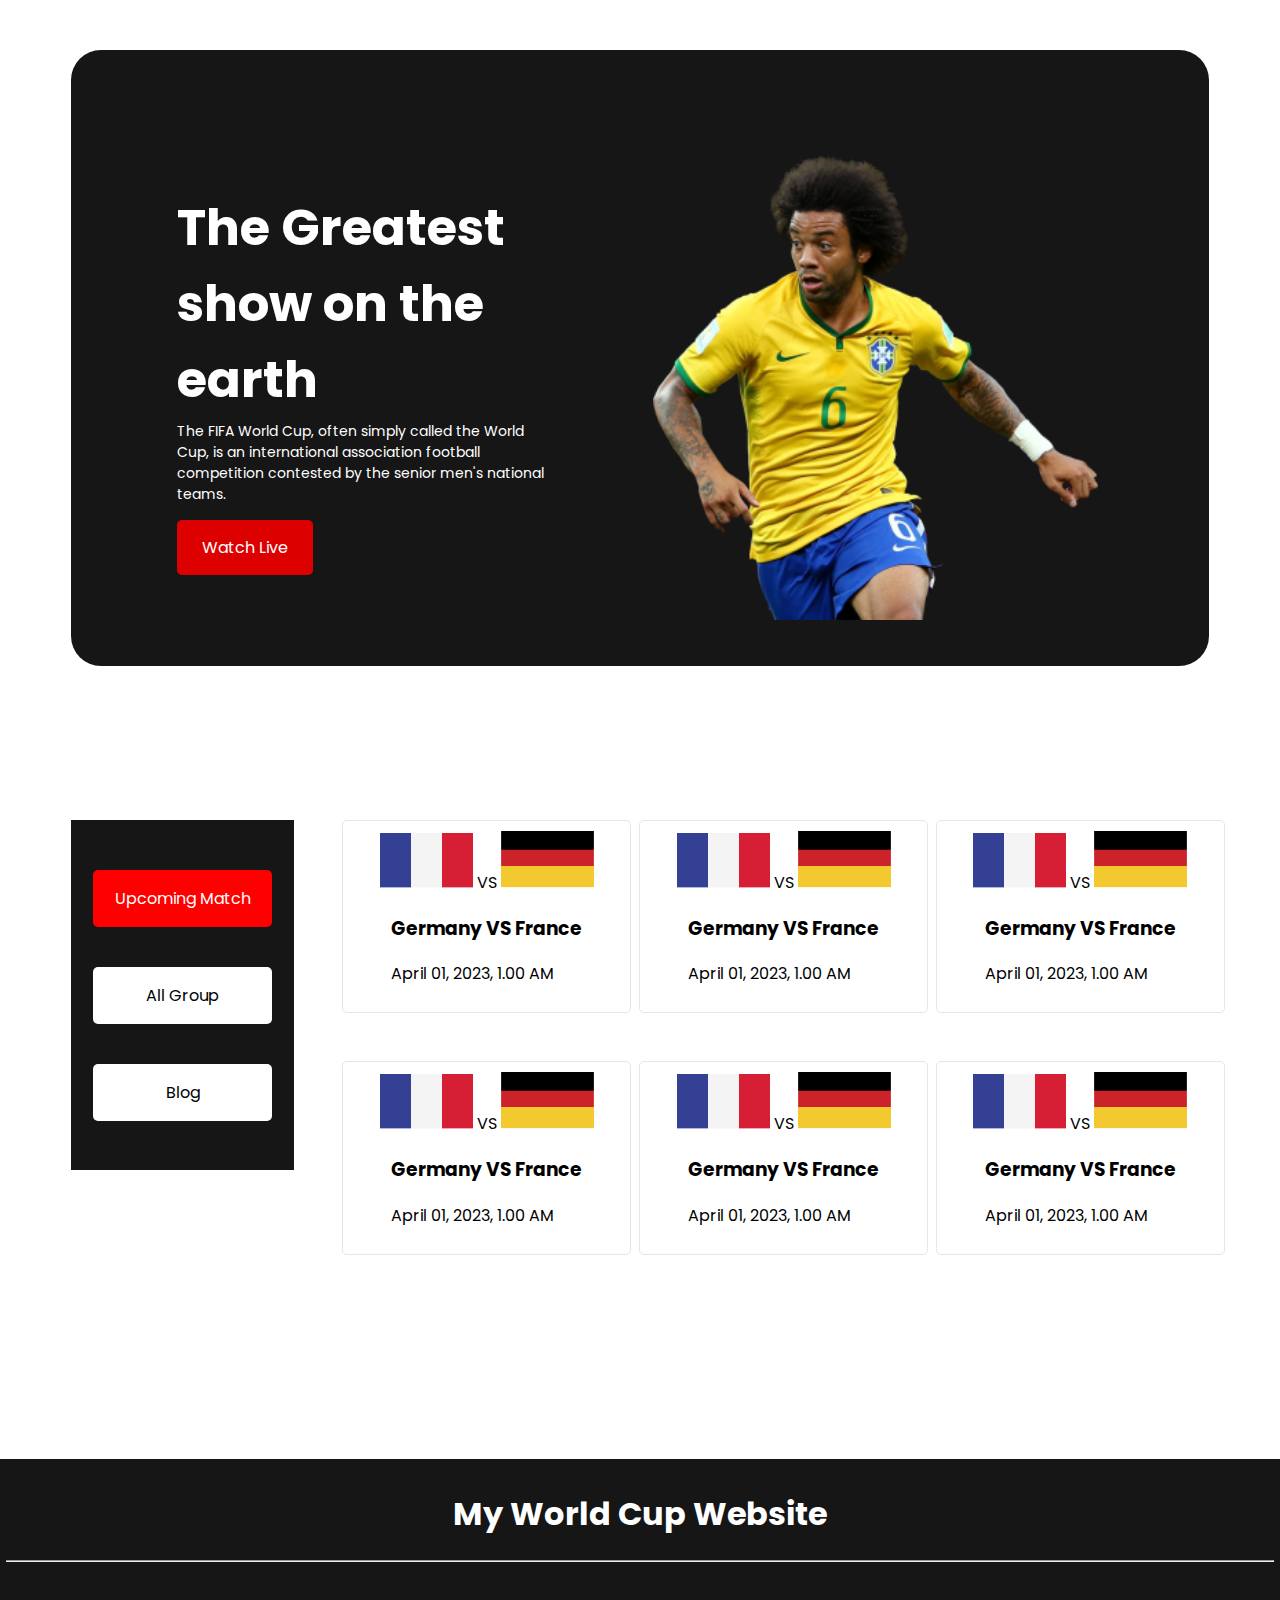
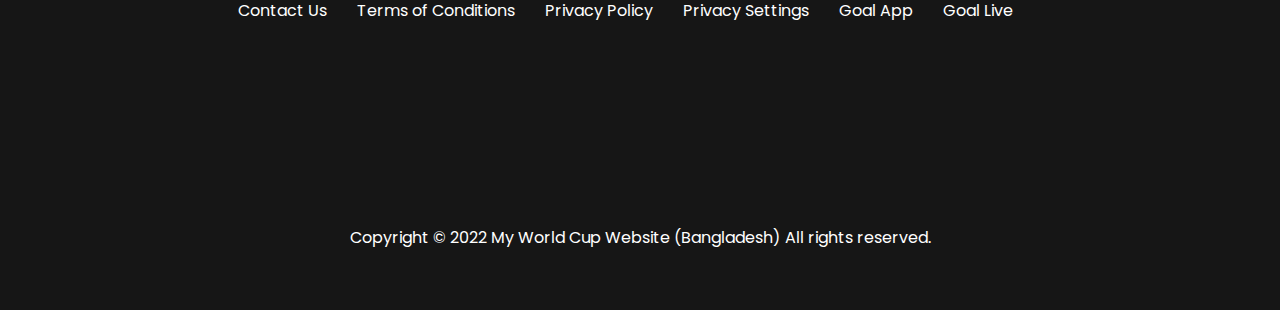
==== upcoming-match.html @ b8746db6 "upcoming match" ====
<!DOCTYPE html>
<html lang="en">

<head>
    <meta charset="UTF-8">
    <meta http-equiv="X-UA-Compatible" content="IE=edge">
    <meta name="viewport" content="width=device-width, initial-scale=1.0">
    <!-- css link tag -->
    <link rel="stylesheet" href="style.css">
    <!-- font awesome tag -->
    <link rel="stylesheet" href="https://cdnjs.cloudflare.com/ajax/libs/font-awesome/6.1.2/css/all.min.css"
        integrity="sha512-1sCRPdkRXhBV2PBLUdRb4tMg1w2YPf37qatUFeS7zlBy7jJI8Lf4VHwWfZZfpXtYSLy85pkm9GaYVYMfw5BC1A=="
        crossorigin="anonymous" referrerpolicy="no-referrer" />
    <title>My World Cup Website</title>
</head>

<body>
    <section class="container">
        <!-- banner section start -->
        <div class="banner">
            <div class="banner-content">
                <h1>The Greatest <br> show on the earth</h1>
                <p>The FIFA World Cup, often simply called the World Cup, is an international association football
                    competition contested by the senior men's national teams.</p>
                <a href="https://www.fifa.com/fifaplus/en/tournaments/mens/worldcup/qatar2022" target="_blank">Watch
                    Live <i class="fa-solid fa-arrow-right"></i></a>
            </div>
            <div class="banner-img">
                <img src="assets/Banner Image.png" alt="Banner Image">
            </div>
        </div>
        <!-- banner section end -->
    </section>

    <main class="container">
        <!-- blog section start -->
        <div class="blog">
            <div class="blog-list">
                <div class="center" id="upcoming-match" style="background-color:red ;">
                    <a href="upcoming-match.html" target="_blank" style="color: white;">
                        <p>Upcoming Match</p>
                    </a>
                </div>
                <div class="center">
                    <p>All Group</p>
                </div>
                <div class="center" id="special-blog" style="background-color: white; color:black">
                    <p>Blog</p>
                </div>
            </div>
            <div class="flag-container">
                <div class="flag-content">
                    <div class="flag-img">
                        <div><img src="assets/Flag.png" alt="">
                            <span>VS</span>
                            <img src="assets/germany Flag.png" alt="">
                        </div>

                        <div>
                            <h3>Germany VS France </h3>
                            <p>April 01, 2023, 1.00 AM</p>
                        </div>
                    </div>
                </div>
                <div class="flag-content">
                    <div class="flag-img">
                        <div><img src="assets/Flag.png" alt="">
                            <span>VS</span>
                            <img src="assets/germany Flag.png" alt="">
                        </div>

                        <div>
                            <h3>Germany VS France </h3>
                            <p>April 01, 2023, 1.00 AM</p>
                        </div>
                    </div>
                </div><div class="flag-content">
                    <div class="flag-img">
                        <div><img src="assets/Flag.png" alt="">
                            <span>VS</span>
                            <img src="assets/germany Flag.png" alt="">
                        </div>

                        <div>
                            <h3>Germany VS France </h3>
                            <p>April 01, 2023, 1.00 AM</p>
                        </div>
                    </div>
                </div><div class="flag-content">
                    <div class="flag-img">
                        <div><img src="assets/Flag.png" alt="">
                            <span>VS</span>
                            <img src="assets/germany Flag.png" alt="">
                        </div>

                        <div>
                            <h3>Germany VS France </h3>
                            <p>April 01, 2023, 1.00 AM</p>
                        </div>
                    </div>
                </div><div class="flag-content">
                    <div class="flag-img">
                        <div><img src="assets/Flag.png" alt="">
                            <span>VS</span>
                            <img src="assets/germany Flag.png" alt="">
                        </div>

                        <div>
                            <h3>Germany VS France </h3>
                            <p>April 01, 2023, 1.00 AM</p>
                        </div>
                    </div>
                </div><div class="flag-content">
                    <div class="flag-img">
                        <div><img src="assets/Flag.png" alt="">
                            <span>VS</span>
                            <img src="assets/germany Flag.png" alt="">
                        </div>

                        <div>
                            <h3>Germany VS France </h3>
                            <p>April 01, 2023, 1.00 AM</p>
                        </div>
                    </div>
                </div>
            </div>
        </div>

        <!-- blog section end -->
    </main>

    <!-- view button start -->
    <div class="view">
        <a href="http://#">View All</a>
    </div>
    <!-- view button end -->


    <!-- footer section start -->
    <footer>
        <div class="footer-container">
            <h1>My World Cup Website</h1>
            <hr>
            <ul>
                <li>Contact Us</li>
                <li>Terms of Conditions</li>
                <li>Privacy Policy</li>
                <li>Privacy Settings</li>
                <li>Goal App</li>
                <li>Goal Live</li>
            </ul>
            <div>
                <a href="https://www.goal.com/en-in/live-scores" target="_blank"><i
                        class="fa-brands fa-facebook"></i></a>
                <a href="https://www.goal.com/en-in/live-scores" target="_blank"><i class="fa-brands fa-skype"></i></a>
                <a href="https://www.goal.com/en-in/live-scores" target="_blank"><i
                        class="fa-brands fa-square-instagram"></i></a>
            </div>

            <p>Copyright © 2022 My World Cup Website (Bangladesh) All rights reserved. </p>
        </div>
    </footer>
    <!-- footer section end -->

</body>

</html>
---- style.css ----
/* fonts tag */
@import url('https://fonts.googleapis.com/css2?family=Poppins:wght@500&display=swap');

/* utilities tags */
body {
    font-family: 'Poppins', sans-serif;
}

.container {
    width: 90%;
    margin: 0 auto;
}

/* banner section styles */
.banner {
    margin-top: 50px;
    background: #161616;
    display: flex;
    align-items: center;
    color: #FFFFFF;
    border-radius: 30px;
}

.banner-content {
    padding: 106px;
    width: 40%;
}

.banner-content h1 {
    font-size: 50px;
    font-weight: 700;
}

.banner-content p {
    font-weight: 400;
    font-size: 14px;
    margin-bottom: 30px;
    margin-top: -30px;
}

.banner-content a {
    background-color: #DD0000;
    color: white;
    text-decoration: none;
    padding: 16px 25px;
    border-radius: 5px;
    animation-name: example;
    animation-duration: 4s;
}

/* css animation style */
@keyframes example {
    from {
        background-color: red;
    }

    to {
        background-color: #F8E03D;
        color: black;
    }
}

.banner-img {
    width: 60%;
}

.banner-img img {
    width: 80%;
    margin-top: 64px;
}

/* blog section style */
.blog {
    margin-top: 130px;
    display: flex;
}

.blog-list {
    width: 20%;
    height: 350px;
    background: #161616;
    display: flex;
    flex-direction: column;
    align-items: center;
    justify-content: center;
    margin-top: 24px;
}

.center {
    text-align: center;
    width: 80%;
    margin: 20px;
    background-color: white;
    border-radius: 5px;
    cursor: pointer;
}
.center a{
    text-decoration: none;
    color: #161616;
}

#special-blog {
    background-color: #DD0000;
    color: white;
}

.blog-container,.flag-container{
    width: 80%;
    margin-left: 24px;
    display: grid;
    grid-template-columns: repeat(3, 1fr);
}

.blog-content,.flag-content {
    width: 90%;
    margin: 24px;
    border: 1px solid #ebe4e4;
    padding: 10px;
    border-radius: 5px;
}

.blog-img a {
    width: 100px;
    height: 32px;
    text-decoration: none;
    color: black;
    background-color: white;
    border: 1px solid black;
    padding: 5px;
    border-radius: 5px;
}

.blog-img img {
    width: 100%;
    margin-bottom: 10px;
}

.blog-icon {
    display: flex;
    color: #535050;
}

.blog-icon div {
    margin-right: 30px;
}

/* .flag container style  */
.flag-img{
    display: flex;
    align-items: center;
    flex-direction: column;
}

/* view all button style */
.view{
    width: 131px;
    height: 47px;
    margin: 0 auto;
    margin-top: 80px;
    display: none;
}
.view a{
    text-decoration: none;
    background-color: #DD0000;
    padding: 20px;
    color: white;
    border-radius: 5px;
}

/* footer section style */
footer {
    background: #161616;
    margin: -12px;
    text-align: center;
    padding: 10px;
    color: white;
    margin-top: 180px;
    
}

.footer-container ul {
    display: flex;
    justify-content: center;
    align-items: center;
    padding: 20px;
}

.footer-container ul li {
    list-style-type: none;
    margin-right: 30px;
}

.footer-container div {
    padding: 30px;
}

.footer-container div i {
    font-size: 50px;
    margin-right: 30px;
    color: white;
}

footer p {
    margin-top: 30px;
    margin-bottom: 50px;
}

/* media queries */
@media screen and (max-width: 768px) {
    .banner {
        width: 100%;
        height: auto;
        flex-direction: column;
    }

    .banner-content {
        padding: 30px;
        width: 90%;
        text-align: center
    }

    .banner-img {
        width: 100%;
        text-align: center;

    }

    .banner-img img {
        width: 80%;
        margin-top: 30px;
    }

    .blog {
        flex-direction: column;
        margin-top: 0px;
    }

    .blog-list {
        width: 100%;
        margin-top: 10%;
    }

    .blog-container,.flag-container {
        width: 100%;
        display: grid;
        grid-template-columns: repeat(1, 1fr);
    }
    .flag-container{
        margin-left: 0px;
    }
    .flag-content {
        padding: 10px;
        width: 80%;
    }
    .blog-content{
        margin: 0px;
        margin-bottom: 30px;
        margin-top: 30px;
        padding: 0px;
    }
    .view{
        display: block;
    }
    .footer-container ul {
        flex-direction: column;
    }
    .footer-container ul li {
        margin-right: 0px;
        margin-top: 10px;
    }

}
@media screen and (max-width: 420px) {
    .view{
        display: none;
    }
}
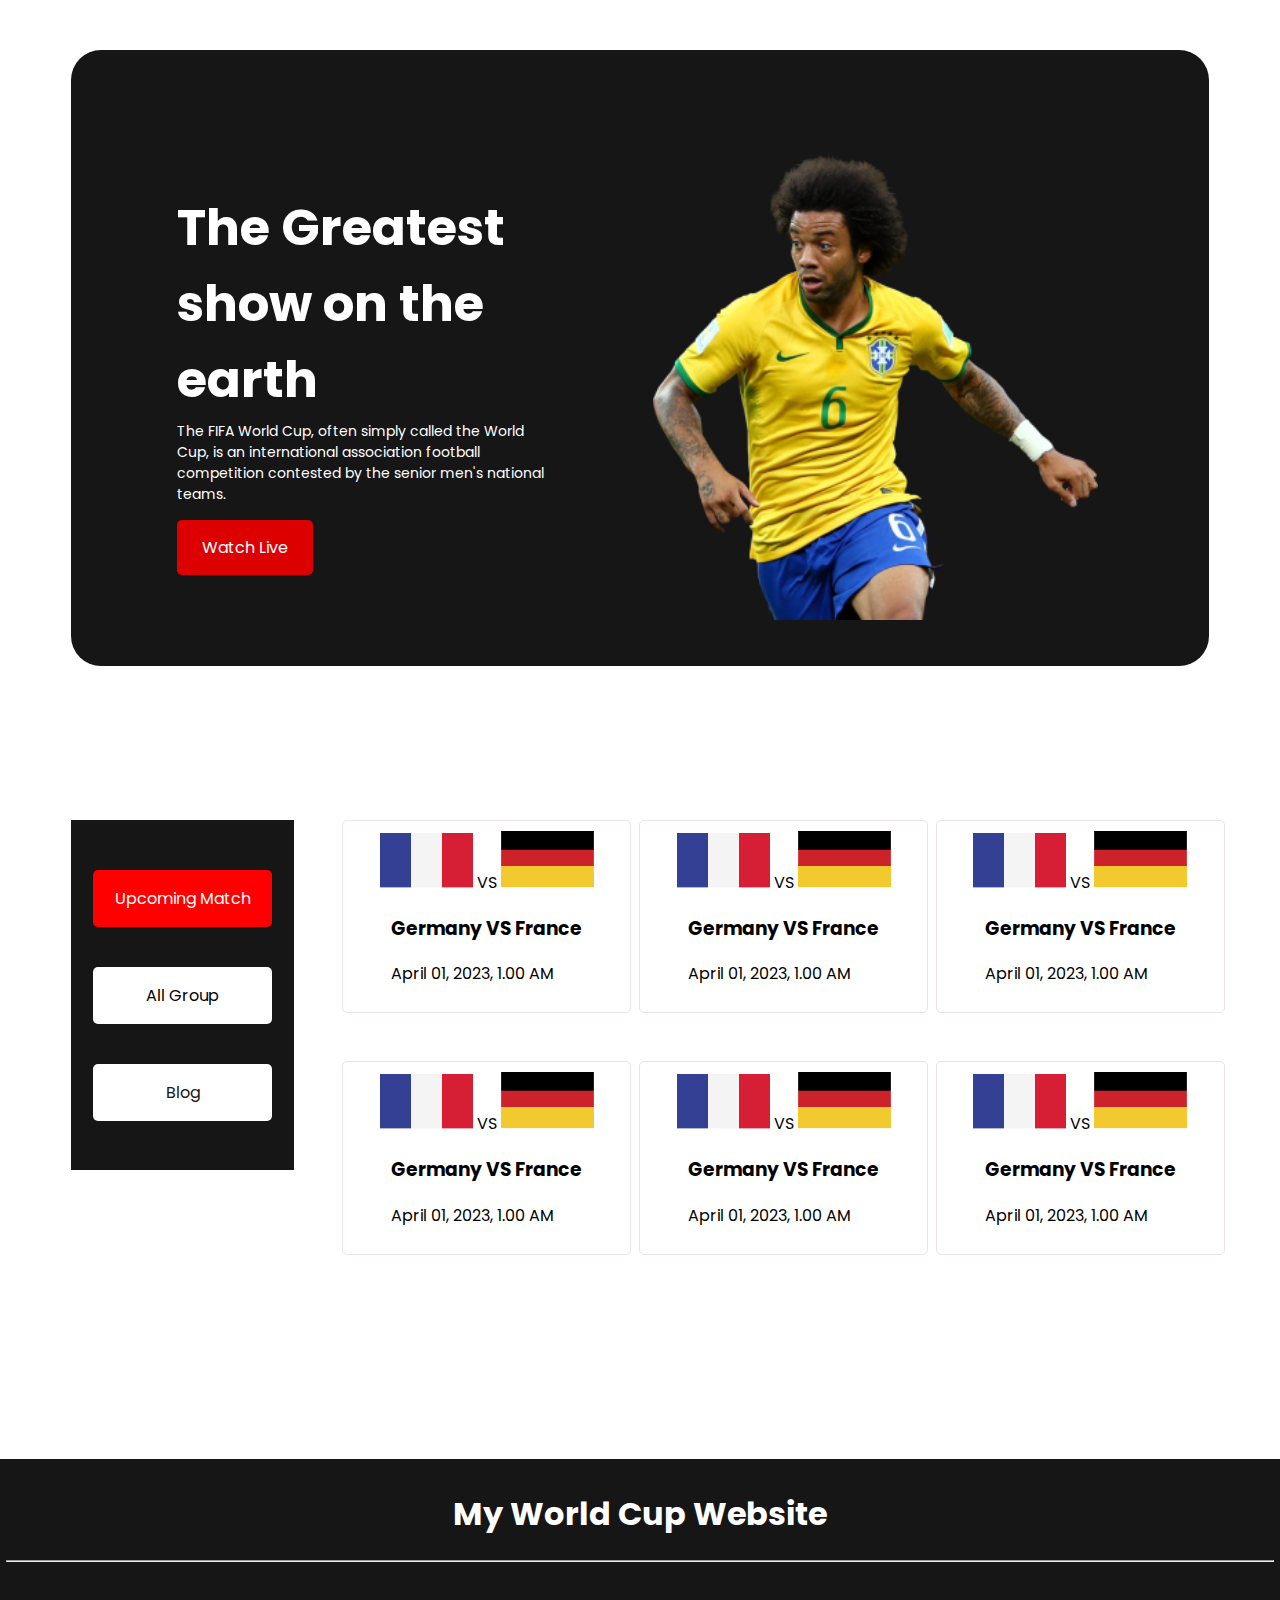
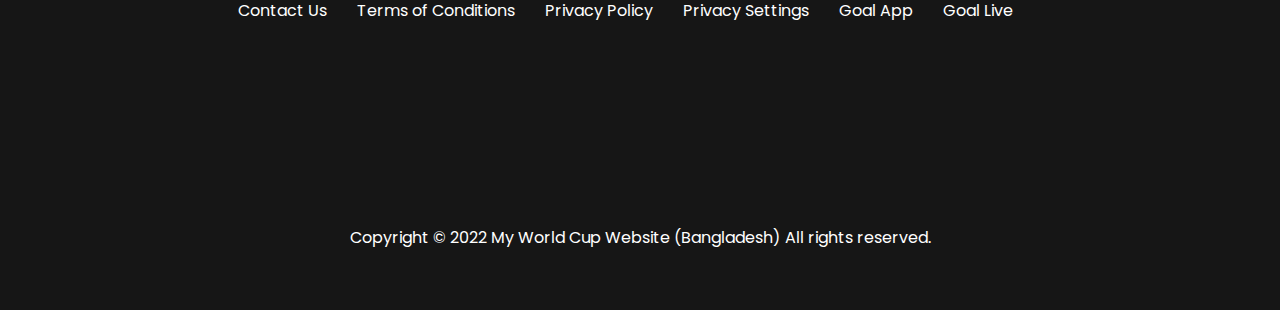
==== commit f395d0ef: "upcoming-match" ====
--- a/upcoming-match.html
+++ b/upcoming-match.html
@@ -45,7 +45,9 @@
                     <p>All Group</p>
                 </div>
                 <div class="center" id="special-blog" style="background-color: white; color:black">
-                    <p>Blog</p>
+                    <a href="index.html" style="text-decoration: none;">
+                        <p>Blog</p>
+                    </a>
                 </div>
             </div>
             <div class="flag-container">
@@ -74,7 +76,8 @@
                             <p>April 01, 2023, 1.00 AM</p>
                         </div>
                     </div>
-                </div><div class="flag-content">
+                </div>
+                <div class="flag-content">
                     <div class="flag-img">
                         <div><img src="assets/Flag.png" alt="">
                             <span>VS</span>
@@ -86,7 +89,8 @@
                             <p>April 01, 2023, 1.00 AM</p>
                         </div>
                     </div>
-                </div><div class="flag-content">
+                </div>
+                <div class="flag-content">
                     <div class="flag-img">
                         <div><img src="assets/Flag.png" alt="">
                             <span>VS</span>
@@ -98,7 +102,8 @@
                             <p>April 01, 2023, 1.00 AM</p>
                         </div>
                     </div>
-                </div><div class="flag-content">
+                </div>
+                <div class="flag-content">
                     <div class="flag-img">
                         <div><img src="assets/Flag.png" alt="">
                             <span>VS</span>
@@ -110,7 +115,8 @@
                             <p>April 01, 2023, 1.00 AM</p>
                         </div>
                     </div>
-                </div><div class="flag-content">
+                </div>
+                <div class="flag-content">
                     <div class="flag-img">
                         <div><img src="assets/Flag.png" alt="">
                             <span>VS</span>
